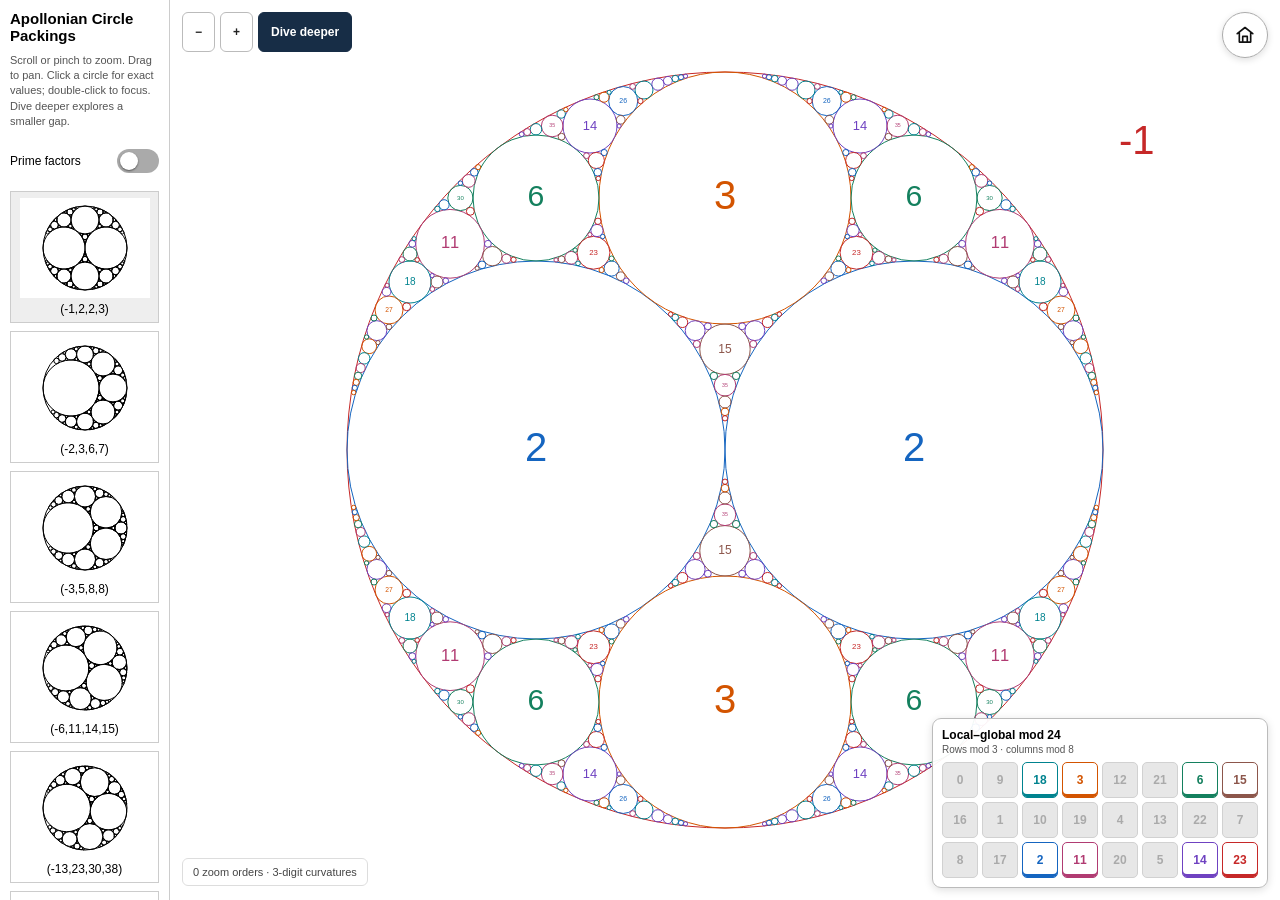
==== index.html @ b4c70d22 "Refresh cached modules for opposite exterior labels" ====
<!doctype html>
<html>
<head>
<meta charset="utf-8">
<meta name="viewport" content="width=device-width,initial-scale=1,viewport-fit=cover">
<title>Apollonian Zoom</title>
<link rel="stylesheet" href="vendor/katex/katex.min.css">
<style>
:root{--sidebar-width:clamp(142px,24vw,170px)}
*{box-sizing:border-box}
html,body{margin:0;width:100%;height:100%;overflow:hidden;overscroll-behavior:none;font-family:sans-serif}
canvas{display:block;background:white}
#sidebar{position:fixed;left:0;top:0;width:var(--sidebar-width);height:100%;background:#fff;border-right:1px solid #ccc;z-index:10;overflow:auto;padding:10px;-webkit-overflow-scrolling:touch}
.app-title{font-size:15px;font-weight:700;line-height:1.15;margin-bottom:8px}
.card{border:1px solid #ccc;margin-bottom:8px;padding:6px 4px;min-height:44px;cursor:pointer;text-align:center;font-size:12px;touch-action:manipulation;-webkit-tap-highlight-color:transparent}
.card:hover,.card.selected{background:#eee}
.thumb{display:block;margin:0 auto 4px auto;width:min(130px,100%);height:auto;aspect-ratio:13/10}
.label{text-align:center}
.credit{padding:3px 2px 12px;color:#555;font-size:11px;line-height:1.35}
.credit a{color:inherit;text-decoration:underline;text-underline-offset:2px}
.credit a:hover{color:#111}
.custom-button{width:100%;min-height:44px;margin:0 0 8px;border:1px solid #aaa;border-radius:4px;background:#fff;font:600 12px sans-serif;cursor:pointer;touch-action:manipulation;-webkit-tap-highlight-color:transparent}
.custom-button:hover,.custom-button.selected,.custom-button[aria-expanded="true"]{background:#eee}
.custom-form{margin:-1px 0 9px;padding:7px;border:1px solid #ccc;border-radius:4px;font-size:11px}
.custom-form label{display:block;margin-bottom:5px}
.custom-form input{width:100%;min-height:44px;padding:7px;border:1px solid #aaa;border-radius:3px;font:13px monospace}
.custom-actions{display:flex;gap:5px;margin-top:6px}
.custom-actions button{flex:1;min-height:44px;border:1px solid #aaa;border-radius:3px;background:#fff;cursor:pointer;touch-action:manipulation}
.custom-error{min-height:0;margin-top:5px;color:#a00;line-height:1.3}
.factor-control{display:flex;align-items:center;justify-content:space-between;gap:8px;min-height:44px;margin:2px 0 8px;font-size:12px;cursor:pointer;user-select:none;touch-action:manipulation}
.switch{position:relative;flex:0 0 auto;width:42px;height:24px}
.switch input{position:absolute;inset:0;width:100%;height:100%;margin:0;opacity:0;z-index:1;cursor:pointer}
.slider{position:absolute;inset:0;border-radius:999px;background:#aaa;transition:background .15s ease}
.slider::before{content:"";position:absolute;width:18px;height:18px;left:3px;top:3px;border-radius:50%;background:#fff;box-shadow:0 1px 2px #555;transition:transform .15s ease}
.switch input:checked+.slider{background:#222}
.switch input:checked+.slider::before{transform:translateX(18px)}
.switch input:focus-visible+.slider{outline:2px solid #2673d9;outline-offset:2px}
.switch input:disabled+.slider{opacity:.45}
#canvas{margin-left:var(--sidebar-width);width:calc(100% - var(--sidebar-width));height:100%;touch-action:none;cursor:grab}
#canvas.interacting{cursor:grabbing}
#home-button{position:fixed;z-index:9;top:max(12px,env(safe-area-inset-top));right:max(12px,env(safe-area-inset-right));width:46px;height:46px;padding:0;border:1px solid #aaa;border-radius:50%;background:rgba(255,255,255,.94);color:#111;box-shadow:0 2px 7px #0002;cursor:pointer;touch-action:manipulation;-webkit-tap-highlight-color:transparent}
#home-button svg{display:block;width:22px;height:22px;margin:auto;fill:none;stroke:currentColor;stroke-width:1.8;stroke-linecap:round;stroke-linejoin:round}
#home-button:hover{background:#f2f2f2}
#home-button:active{transform:translateY(1px)}
#home-button:focus-visible{outline:2px solid #2673d9;outline-offset:2px}
#residue-panel{position:fixed;z-index:9;right:max(12px,env(safe-area-inset-right));bottom:max(12px,env(safe-area-inset-bottom));padding:9px;border:1px solid #bbb;border-radius:9px;background:rgba(255,255,255,.94);box-shadow:0 2px 8px #0002;user-select:none}
.residue-title{font-size:12px;font-weight:700;margin:0 0 2px}
.residue-help{font-size:10px;color:#555;margin:0 0 7px}
#residue-buttons{display:grid;grid-template-columns:repeat(8,36px);gap:4px}
.residue-button{width:36px;height:36px;padding:0;border:1px solid #aaa;border-radius:5px;background:#fff;color:#111;font:600 12px sans-serif;cursor:pointer;touch-action:manipulation;-webkit-tap-highlight-color:transparent}
.residue-button:not(:disabled){border-color:var(--residue-color);color:var(--residue-color);box-shadow:inset 0 -3px 0 var(--residue-color)}
.residue-button:hover:not(:disabled){background:#f3f5f7}
.residue-button[aria-pressed="true"]{background:var(--residue-color);border-color:var(--residue-color);color:#fff;font-weight:700;box-shadow:0 0 0 2px #c7d4e3}
.residue-button:disabled{background:#e7e7e7;border-color:#d1d1d1;color:#aaa;cursor:not-allowed}
.residue-button:focus-visible{outline:2px solid #2673d9;outline-offset:1px}
#zoom-tools{position:fixed;z-index:9;left:calc(var(--sidebar-width) + 12px);top:max(12px,env(safe-area-inset-top));display:flex;gap:5px}
#zoom-tools button,#copy-value{min-height:40px;border:1px solid #bbb;border-radius:6px;background:#fff;color:#222;padding:0 12px;font:600 12px sans-serif;cursor:pointer;touch-action:manipulation}
#zoom-tools button:hover,#copy-value:hover{background:#f2f4f6}
#zoom-tools #dive-button{background:#172d46;color:#fff;border-color:#172d46}
#zoom-status{position:fixed;z-index:8;left:calc(var(--sidebar-width) + 12px);bottom:14px;max-width:calc(100% - var(--sidebar-width) - 24px);padding:7px 10px;background:#fffffff0;border:1px solid #ddd;border-radius:6px;color:#444;font-size:11px;pointer-events:none}
#inspector{position:fixed;z-index:12;right:12px;top:70px;width:min(360px,calc(100% - var(--sidebar-width) - 24px));max-height:calc(100% - 250px);overflow:auto;padding:14px;background:#fff;border:1px solid #bbb;border-radius:9px;box-shadow:0 3px 20px #0002}
.inspector-header{display:flex;justify-content:space-between;align-items:center;gap:8px;font-size:13px;font-weight:700}
#inspector-close{border:0;background:#fff;min-width:32px;min-height:32px;font-size:22px;cursor:pointer}
.value-title{font-size:11px;color:#555;margin:12px 0 5px}
.exact-math{overflow-x:auto;padding:5px 0 9px;font-size:14px;user-select:text}
#copy-value{width:100%;margin-top:10px}
.explore-help{font-size:11px;color:#555;line-height:1.4;margin-bottom:10px}
@media(max-width:600px){
 #residue-panel{z-index:11;left:max(8px,env(safe-area-inset-left));right:max(8px,env(safe-area-inset-right));padding:8px}
 #residue-buttons{grid-template-columns:repeat(8,minmax(0,1fr));gap:3px}
 .residue-button{width:100%;height:40px}
 #zoom-tools{left:calc(var(--sidebar-width) + 8px);top:62px;gap:3px}
 #zoom-tools button{padding:0 8px;min-height:38px}
 #zoom-status{bottom:200px;left:calc(var(--sidebar-width) + 8px);font-size:10px;padding:5px}
 #inspector{right:8px;top:110px;width:calc(100% - var(--sidebar-width) - 16px);max-height:calc(100% - 290px);padding:9px}
}
</style>
</head>
<body>
<div id="sidebar">
<div class="app-title">Apollonian Circle Packings</div>
<div class="explore-help">Scroll or pinch to zoom. Drag to pan. Click a circle for exact values; double-click to focus. Dive deeper explores a smaller gap.</div>
<label class="factor-control">
<span>Prime factors</span>
<span class="switch"><input id="factor-toggle" type="checkbox" role="switch"><span class="slider" aria-hidden="true"></span></span>
</label>
<div id="presets"></div>
<button id="random-button" class="custom-button" type="button">Random configuration</button>
<button id="custom-button" class="custom-button" type="button" aria-expanded="false" aria-controls="custom-form">Custom configuration…</button>
<form id="custom-form" class="custom-form" hidden>
<label for="custom-curvatures">Three or four signed integer curvatures</label>
<input id="custom-curvatures" type="text" inputmode="text" autocomplete="off" spellcheck="false" aria-describedby="custom-error" placeholder="(-1, 2, 2)">
<div class="custom-actions"><button type="submit">Apply</button><button id="custom-cancel" type="button">Cancel</button></div>
<div id="custom-error" class="custom-error" role="alert"></div>
</form>
<div class="credit">A direct recreation of <a href="https://observablehq.com/@mcmcclur/integer-apollonian-packings" target="_blank" rel="noopener noreferrer">Mark McClure’s Observable notebook</a>, developed with Codex powered by GPT-5.6.</div>
</div>
<canvas id="canvas"></canvas>
<div id="zoom-tools" aria-label="Zoom controls">
<button id="zoom-out" type="button" aria-label="Zoom out">−</button>
<button id="zoom-in" type="button" aria-label="Zoom in">+</button>
<button id="dive-button" type="button">Dive deeper</button>
</div>
<div id="zoom-status" role="status"></div>
<aside id="inspector" aria-label="Exact circle values" hidden>
<div class="inspector-header"><span id="inspector-title">Exact circle</span><button id="inspector-close" type="button" aria-label="Close exact values">×</button></div>
<div id="exact-value"></div>
<button id="copy-value" type="button">Copy exact values</button>
</aside>
<button id="home-button" type="button" aria-label="Return to home view" title="Home"><svg viewBox="0 0 24 24" aria-hidden="true"><path d="M3.5 10.5 12 3.8l8.5 6.7M5.8 9.2v10.5h12.4V9.2M9.5 19.7v-6.2h5v6.2"/></svg></button>
<section id="residue-panel" aria-label="Curvature residue classes modulo 24">
<div class="residue-title">Local–global mod 24</div>
<div class="residue-help">Rows mod 3 · columns mod 8</div>
<div id="residue-buttons"></div>
</section>
<script src="vendor/katex/katex.min.js"></script>
<script type="module" src="src/main.js?v=exterior-opposite"></script>
</body>
</html>
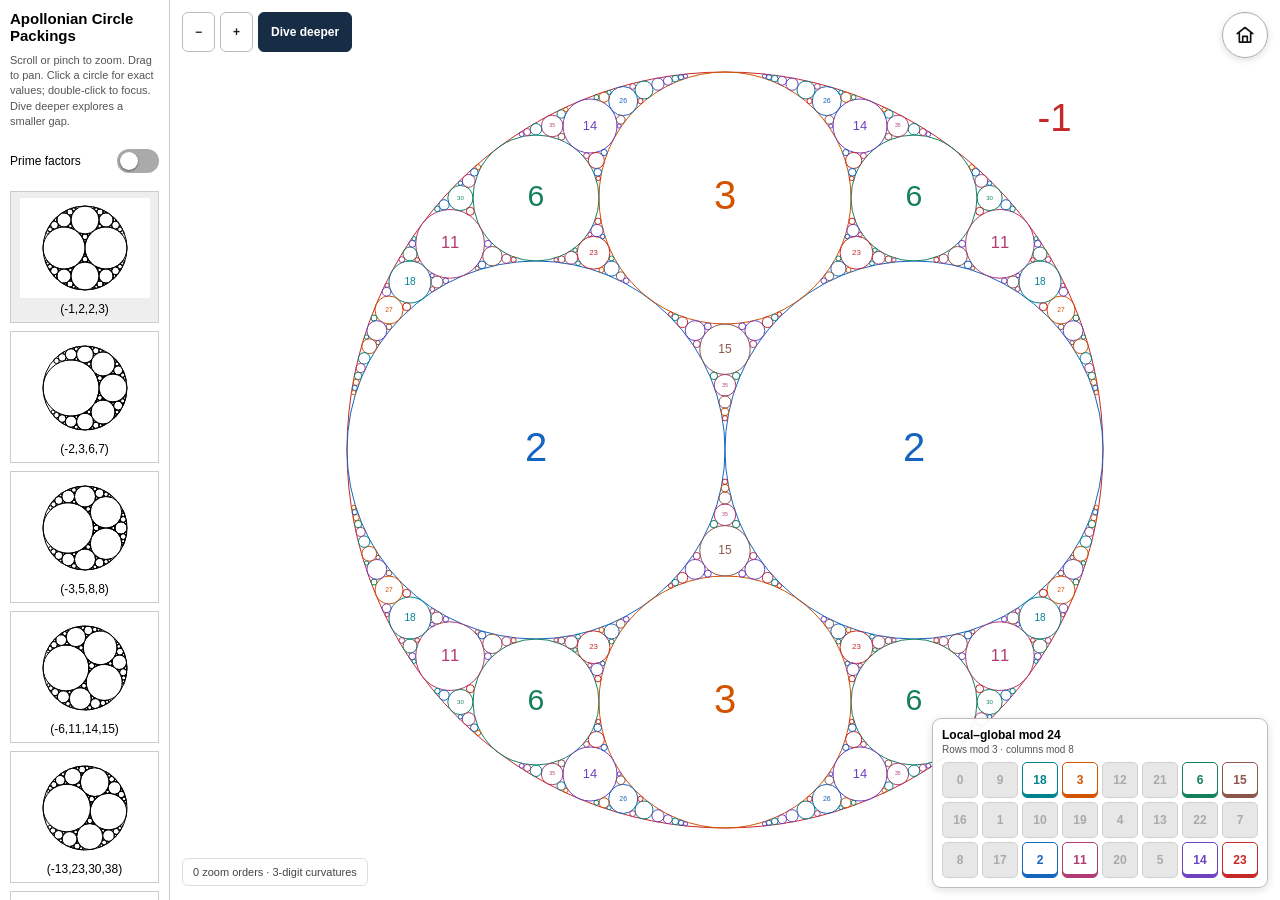
==== commit ca1febfe: "Place negative labels just outside visible circle boundaries" ====
--- a/index.html
+++ b/index.html
@@ -114,6 +114,6 @@
 <div id="residue-buttons"></div>
 </section>
 <script src="vendor/katex/katex.min.js"></script>
-<script type="module" src="src/main.js?v=exterior-opposite"></script>
+<script type="module" src="src/main.js?v=exterior-boundary"></script>
 </body>
 </html>
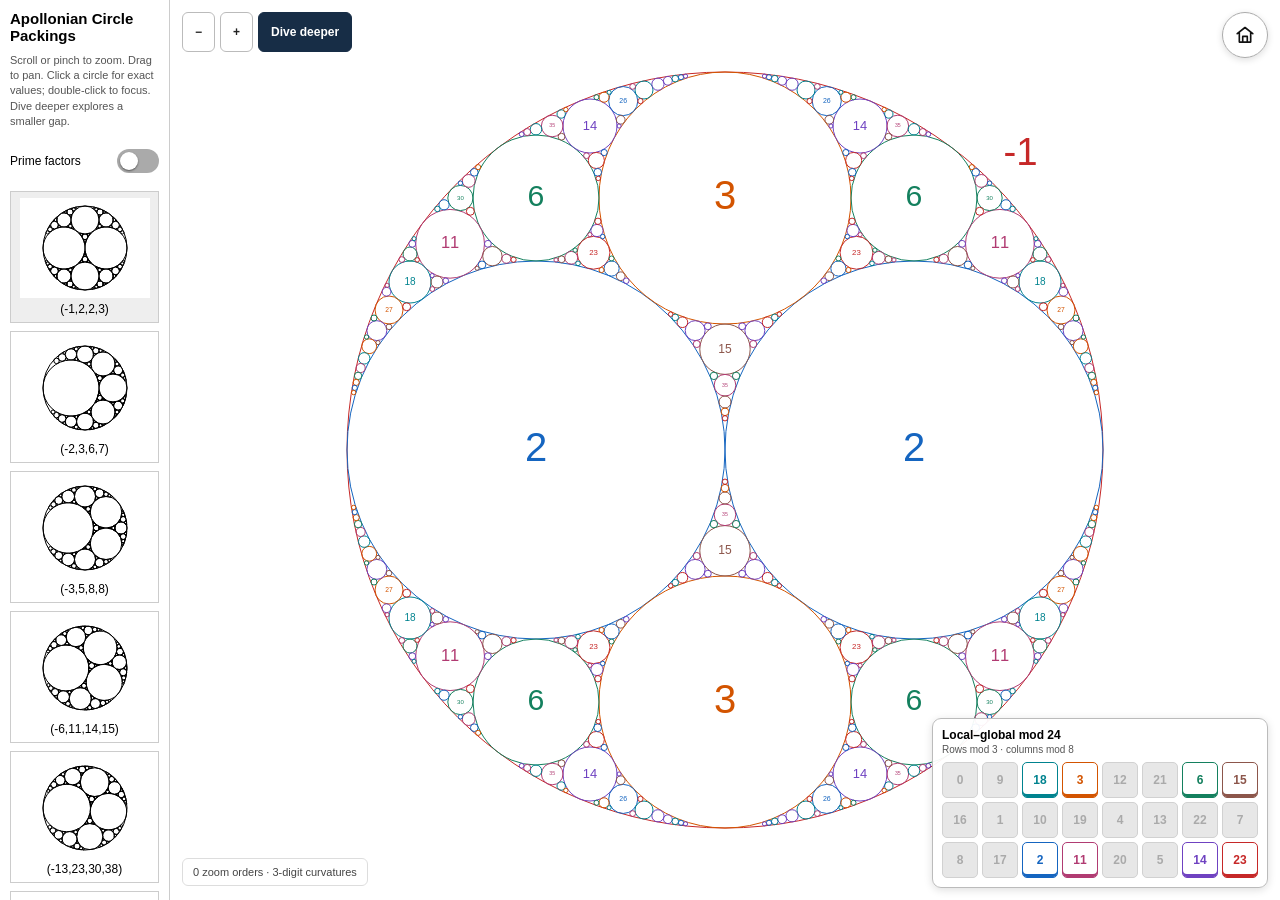
==== commit cefc8347: "Keep negative labels at their full-scale text size" ====
--- a/index.html
+++ b/index.html
@@ -114,6 +114,6 @@
 <div id="residue-buttons"></div>
 </section>
 <script src="vendor/katex/katex.min.js"></script>
-<script type="module" src="src/main.js?v=exterior-boundary"></script>
+<script type="module" src="src/main.js?v=exterior-fixed-size"></script>
 </body>
 </html>
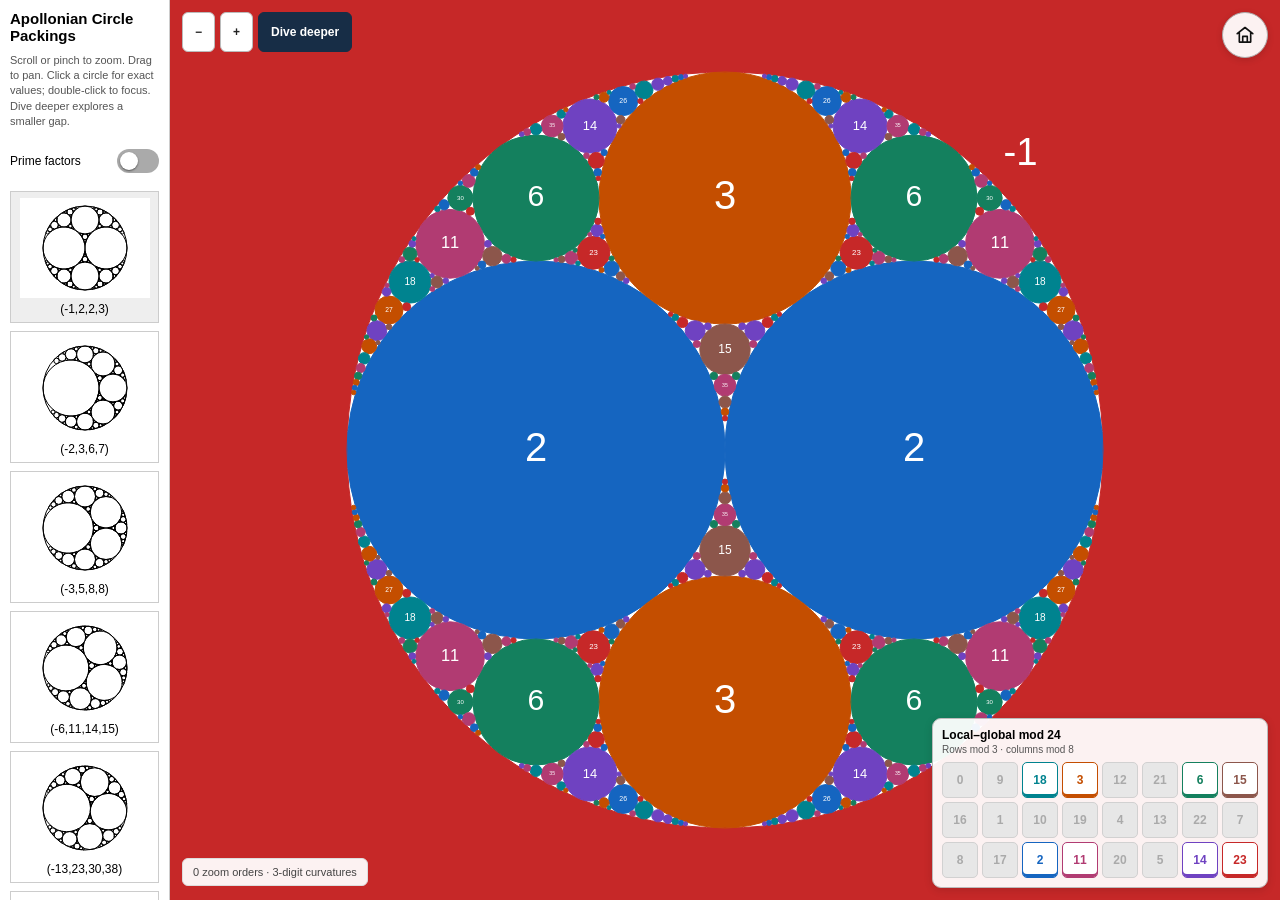
==== commit ff8159ee: "Fill Apollonian disks with their residue colors" ====
--- a/index.html
+++ b/index.html
@@ -114,6 +114,6 @@
 <div id="residue-buttons"></div>
 </section>
 <script src="vendor/katex/katex.min.js"></script>
-<script type="module" src="src/main.js?v=exterior-fixed-size"></script>
+<script type="module" src="src/main.js?v=disk-fills"></script>
 </body>
 </html>
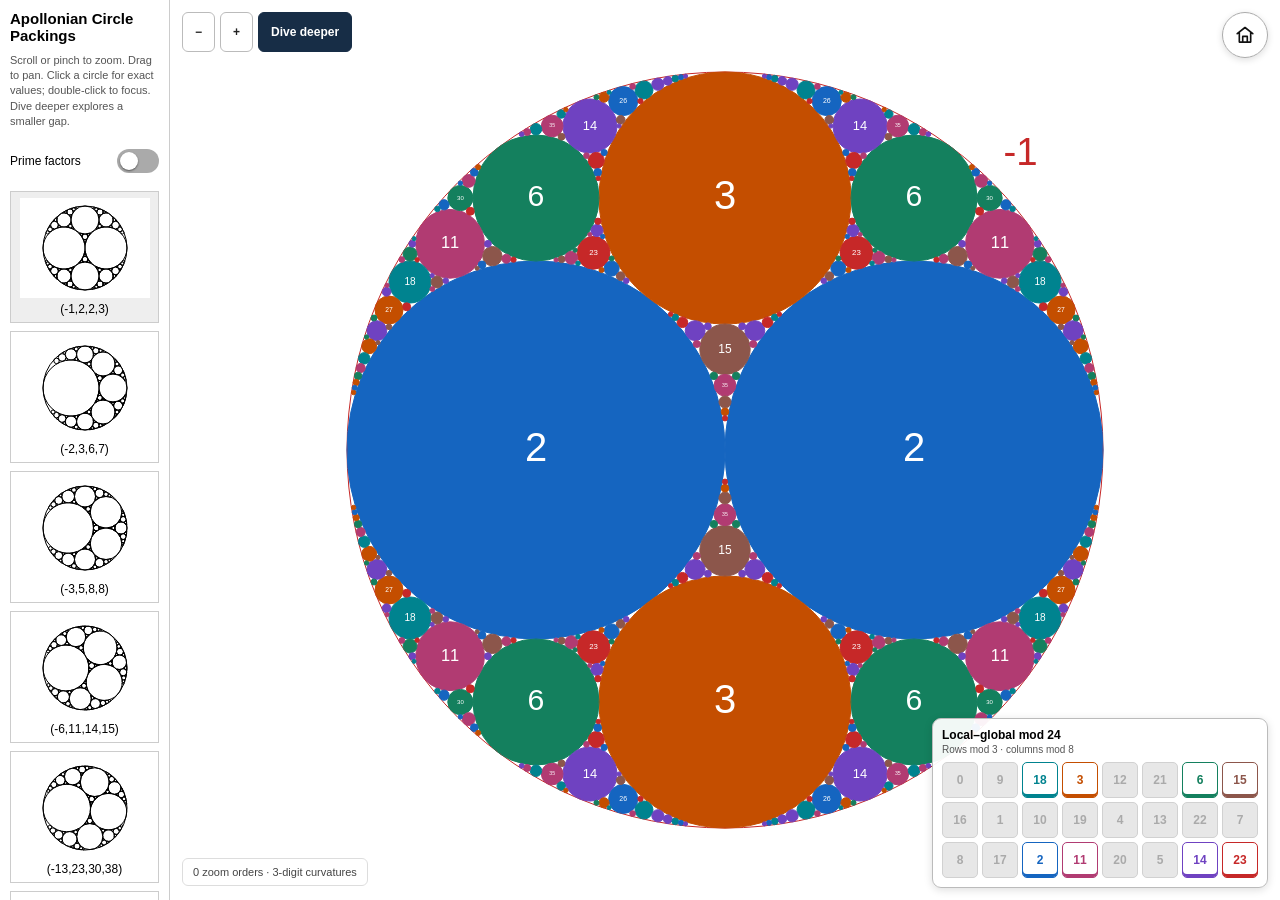
==== commit c1bafb18: "Keep the exterior of the packing white" ====
--- a/index.html
+++ b/index.html
@@ -114,6 +114,6 @@
 <div id="residue-buttons"></div>
 </section>
 <script src="vendor/katex/katex.min.js"></script>
-<script type="module" src="src/main.js?v=disk-fills"></script>
+<script type="module" src="src/main.js?v=interior-fills"></script>
 </body>
 </html>
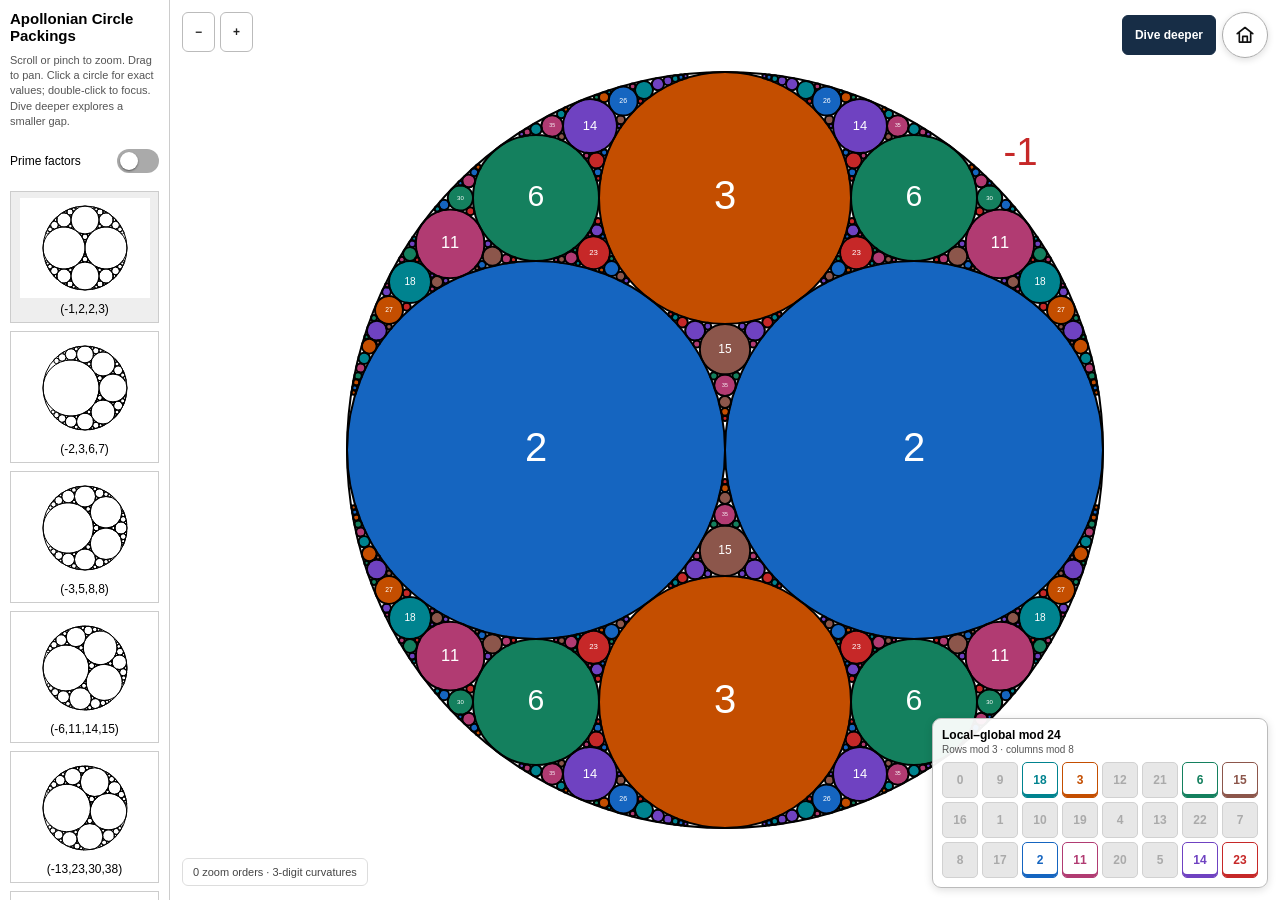
==== commit 1f388e7b: "Smooth deep dives and speed up black-bordered disk rendering" ====
--- a/index.html
+++ b/index.html
@@ -38,7 +38,8 @@
 .switch input:disabled+.slider{opacity:.45}
 #canvas{margin-left:var(--sidebar-width);width:calc(100% - var(--sidebar-width));height:100%;touch-action:none;cursor:grab}
 #canvas.interacting{cursor:grabbing}
-#home-button{position:fixed;z-index:9;top:max(12px,env(safe-area-inset-top));right:max(12px,env(safe-area-inset-right));width:46px;height:46px;padding:0;border:1px solid #aaa;border-radius:50%;background:rgba(255,255,255,.94);color:#111;box-shadow:0 2px 7px #0002;cursor:pointer;touch-action:manipulation;-webkit-tap-highlight-color:transparent}
+#navigation-tools{position:fixed;z-index:9;top:max(12px,env(safe-area-inset-top));right:max(12px,env(safe-area-inset-right));display:flex;align-items:center;gap:6px}
+#home-button{width:46px;height:46px;padding:0;border:1px solid #aaa;border-radius:50%;background:rgba(255,255,255,.94);color:#111;box-shadow:0 2px 7px #0002;cursor:pointer;touch-action:manipulation;-webkit-tap-highlight-color:transparent}
 #home-button svg{display:block;width:22px;height:22px;margin:auto;fill:none;stroke:currentColor;stroke-width:1.8;stroke-linecap:round;stroke-linejoin:round}
 #home-button:hover{background:#f2f2f2}
 #home-button:active{transform:translateY(1px)}
@@ -54,9 +55,9 @@
 .residue-button:disabled{background:#e7e7e7;border-color:#d1d1d1;color:#aaa;cursor:not-allowed}
 .residue-button:focus-visible{outline:2px solid #2673d9;outline-offset:1px}
 #zoom-tools{position:fixed;z-index:9;left:calc(var(--sidebar-width) + 12px);top:max(12px,env(safe-area-inset-top));display:flex;gap:5px}
-#zoom-tools button,#copy-value{min-height:40px;border:1px solid #bbb;border-radius:6px;background:#fff;color:#222;padding:0 12px;font:600 12px sans-serif;cursor:pointer;touch-action:manipulation}
+#zoom-tools button,#dive-button,#copy-value{min-height:40px;border:1px solid #bbb;border-radius:6px;background:#fff;color:#222;padding:0 12px;font:600 12px sans-serif;cursor:pointer;touch-action:manipulation}
 #zoom-tools button:hover,#copy-value:hover{background:#f2f4f6}
-#zoom-tools #dive-button{background:#172d46;color:#fff;border-color:#172d46}
+#dive-button{background:#172d46;color:#fff;border-color:#172d46}
 #zoom-status{position:fixed;z-index:8;left:calc(var(--sidebar-width) + 12px);bottom:14px;max-width:calc(100% - var(--sidebar-width) - 24px);padding:7px 10px;background:#fffffff0;border:1px solid #ddd;border-radius:6px;color:#444;font-size:11px;pointer-events:none}
 #inspector{position:fixed;z-index:12;right:12px;top:70px;width:min(360px,calc(100% - var(--sidebar-width) - 24px));max-height:calc(100% - 250px);overflow:auto;padding:14px;background:#fff;border:1px solid #bbb;border-radius:9px;box-shadow:0 3px 20px #0002}
 .inspector-header{display:flex;justify-content:space-between;align-items:center;gap:8px;font-size:13px;font-weight:700}
@@ -99,7 +100,10 @@
 <div id="zoom-tools" aria-label="Zoom controls">
 <button id="zoom-out" type="button" aria-label="Zoom out">−</button>
 <button id="zoom-in" type="button" aria-label="Zoom in">+</button>
+</div>
+<div id="navigation-tools" role="group" aria-label="View navigation">
 <button id="dive-button" type="button">Dive deeper</button>
+<button id="home-button" type="button" aria-label="Return to home view" title="Home"><svg viewBox="0 0 24 24" aria-hidden="true"><path d="M3.5 10.5 12 3.8l8.5 6.7M5.8 9.2v10.5h12.4V9.2M9.5 19.7v-6.2h5v6.2"/></svg></button>
 </div>
 <div id="zoom-status" role="status"></div>
 <aside id="inspector" aria-label="Exact circle values" hidden>
@@ -107,13 +111,12 @@
 <div id="exact-value"></div>
 <button id="copy-value" type="button">Copy exact values</button>
 </aside>
-<button id="home-button" type="button" aria-label="Return to home view" title="Home"><svg viewBox="0 0 24 24" aria-hidden="true"><path d="M3.5 10.5 12 3.8l8.5 6.7M5.8 9.2v10.5h12.4V9.2M9.5 19.7v-6.2h5v6.2"/></svg></button>
 <section id="residue-panel" aria-label="Curvature residue classes modulo 24">
 <div class="residue-title">Local–global mod 24</div>
 <div class="residue-help">Rows mod 3 · columns mod 8</div>
 <div id="residue-buttons"></div>
 </section>
 <script src="vendor/katex/katex.min.js"></script>
-<script type="module" src="src/main.js?v=interior-fills"></script>
+<script type="module" src="src/main.js?v=animated-dive"></script>
 </body>
 </html>
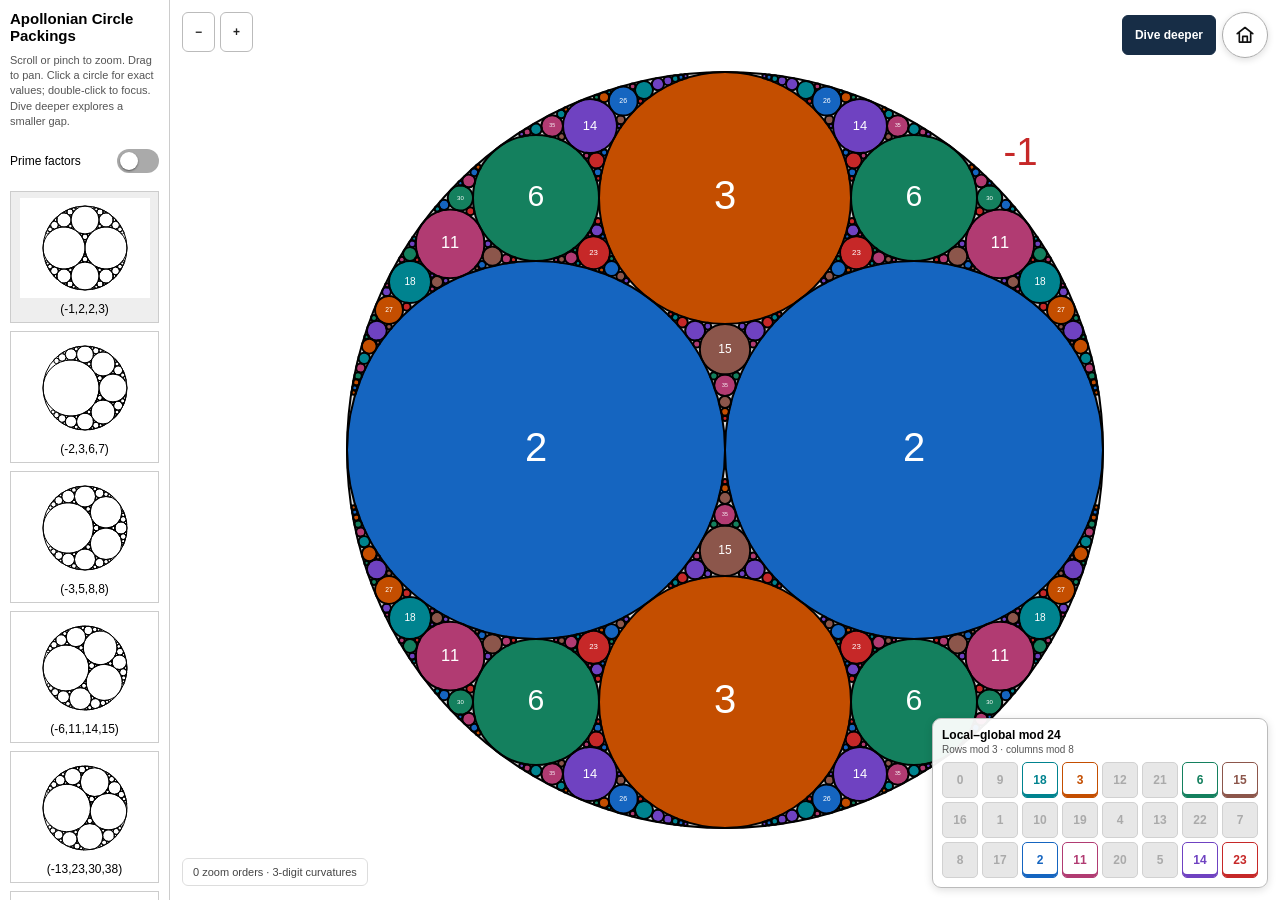
==== commit 2ee480e6: "Fill gaps inside the packing with light gray" ====
--- a/index.html
+++ b/index.html
@@ -117,6 +117,6 @@
 <div id="residue-buttons"></div>
 </section>
 <script src="vendor/katex/katex.min.js"></script>
-<script type="module" src="src/main.js?v=animated-dive"></script>
+<script type="module" src="src/main.js?v=gap-fill"></script>
 </body>
 </html>
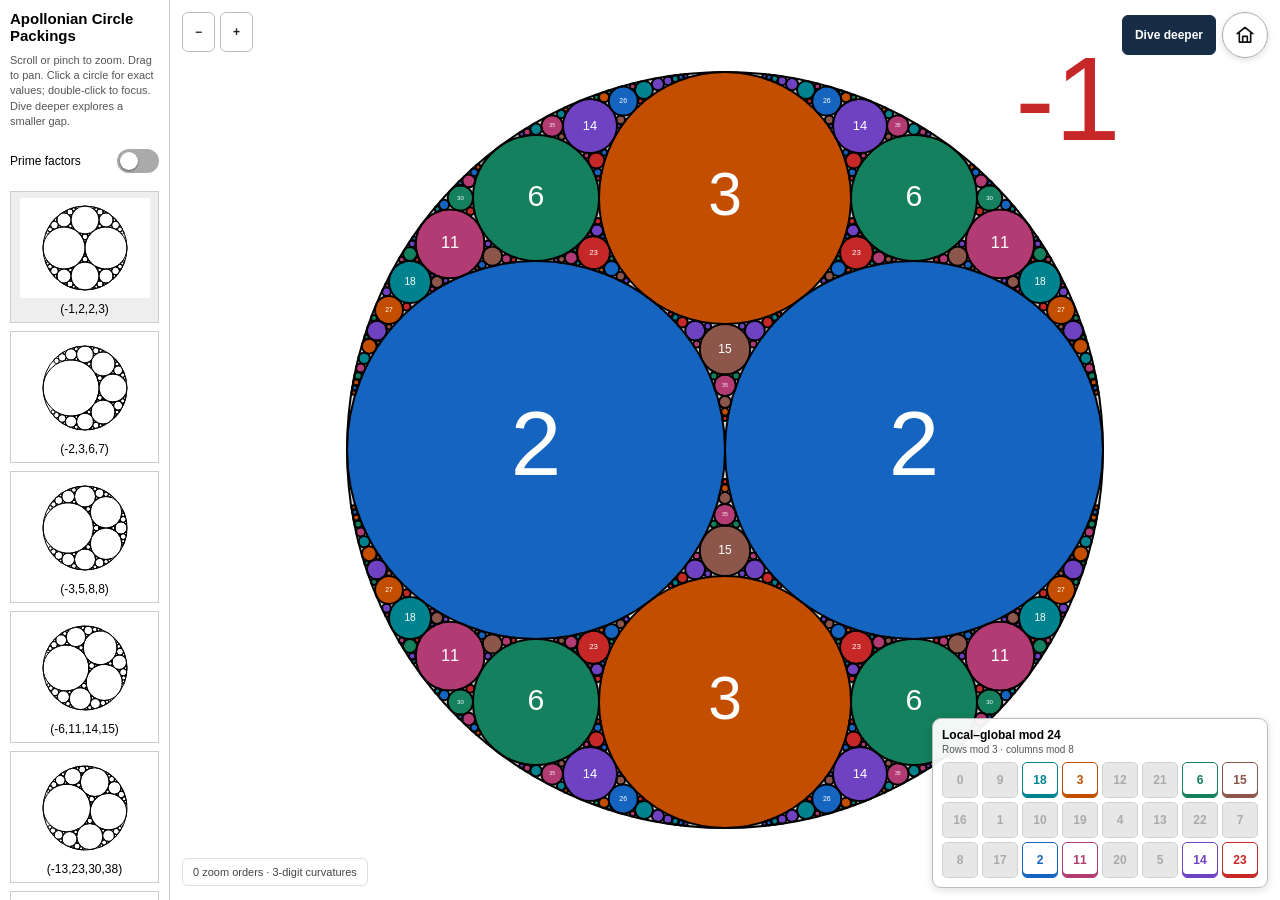
==== commit e156c4b4: "Scale disk labels and show prime factors as they are found" ====
--- a/index.html
+++ b/index.html
@@ -81,7 +81,7 @@
 <div id="sidebar">
 <div class="app-title">Apollonian Circle Packings</div>
 <div class="explore-help">Scroll or pinch to zoom. Drag to pan. Click a circle for exact values; double-click to focus. Dive deeper explores a smaller gap.</div>
-<label class="factor-control">
+<label class="factor-control" title="Known prime factors appear in color. Gray digits are still being factored.">
 <span>Prime factors</span>
 <span class="switch"><input id="factor-toggle" type="checkbox" role="switch"><span class="slider" aria-hidden="true"></span></span>
 </label>
@@ -109,6 +109,7 @@
 <aside id="inspector" aria-label="Exact circle values" hidden>
 <div class="inspector-header"><span id="inspector-title">Exact circle</span><button id="inspector-close" type="button" aria-label="Close exact values">×</button></div>
 <div id="exact-value"></div>
+<div id="inspector-factors" hidden><div class="value-title">Prime factors</div><div class="exact-math"></div></div>
 <button id="copy-value" type="button">Copy exact values</button>
 </aside>
 <section id="residue-panel" aria-label="Curvature residue classes modulo 24">
@@ -117,6 +118,6 @@
 <div id="residue-buttons"></div>
 </section>
 <script src="vendor/katex/katex.min.js"></script>
-<script type="module" src="src/main.js?v=gap-fill"></script>
+<script type="module" src="src/main.js?v=live-factors"></script>
 </body>
 </html>
